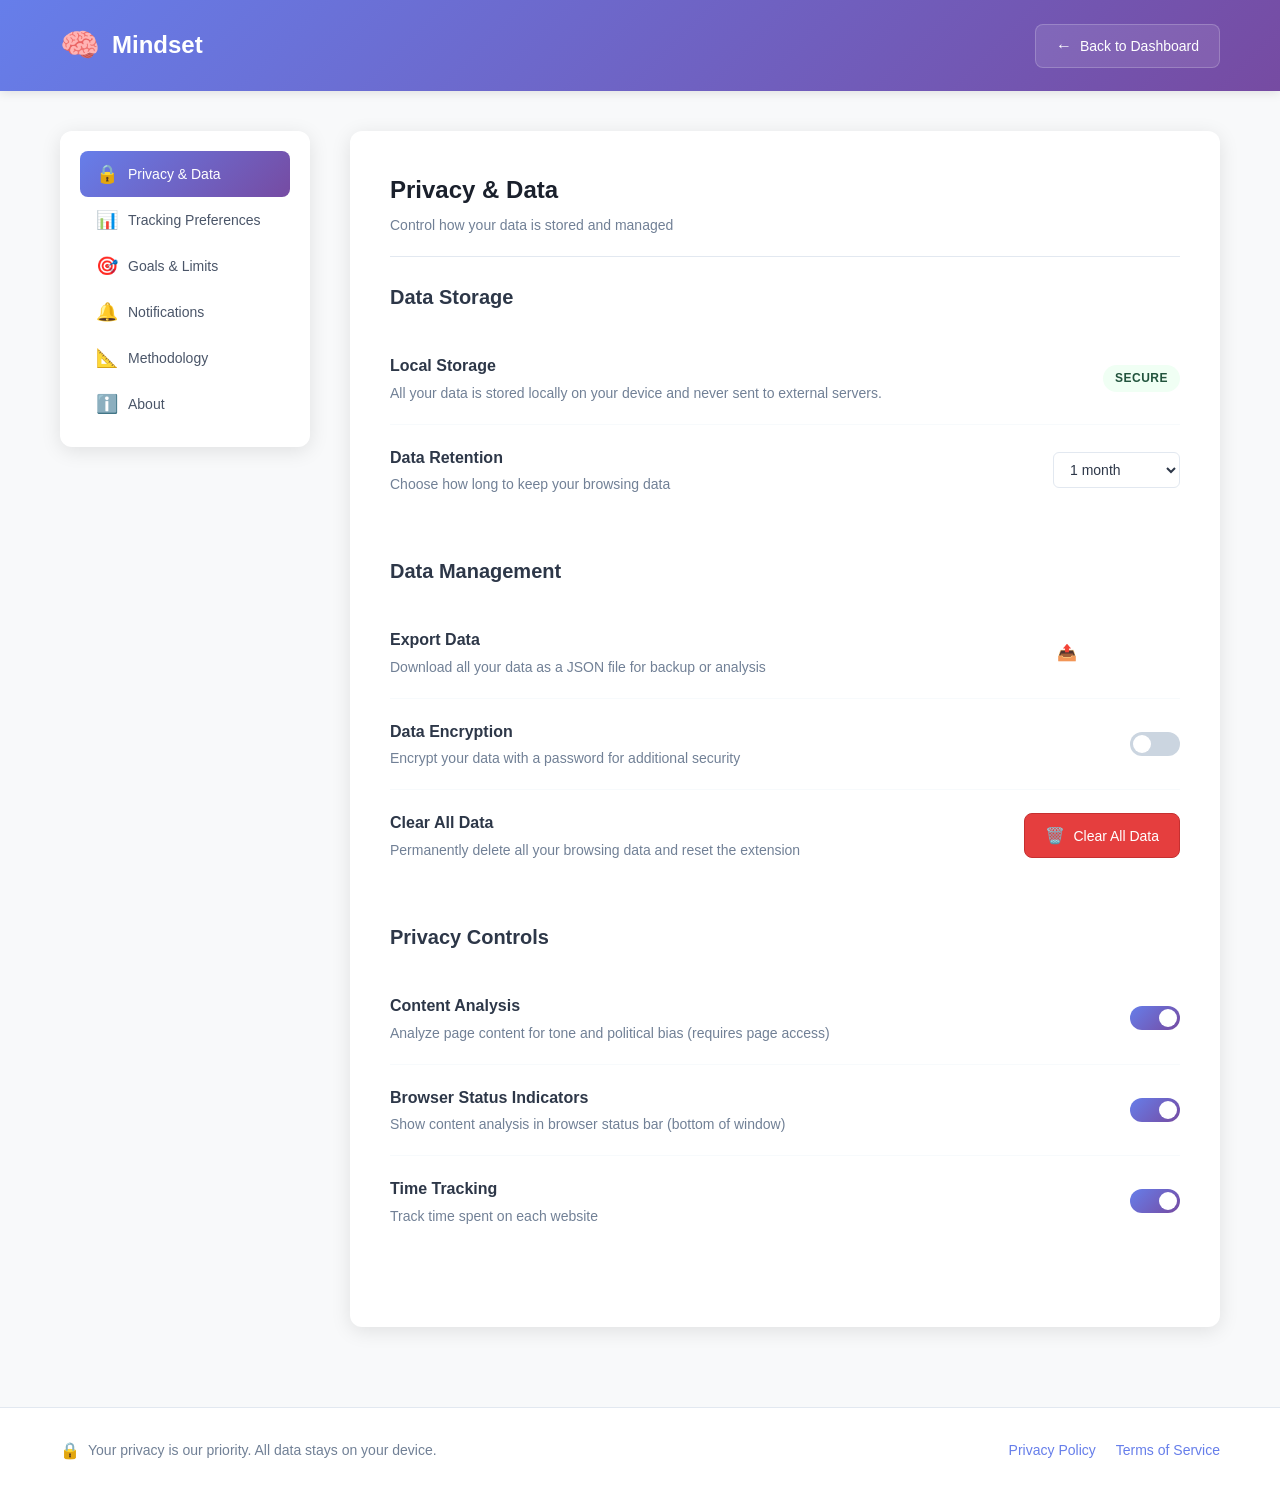
==== settings.html @ 4159644c "Fix content balance calculation and add methodology docs - Fix Set serialization issues causing data" ====
<!DOCTYPE html>
<html lang="en">
<head>
    <meta charset="UTF-8">
    <meta name="viewport" content="width=device-width, initial-scale=1.0">
    <title>Mindset - Settings</title>
    <link rel="stylesheet" href="settings.css">
</head>
<body>
    <div class="settings-container">
        <!-- Header -->
        <header class="settings-header">
            <div class="header-content">
                <div class="logo">
                    <span class="logo-icon">🧠</span>
                    <span class="logo-text">Mindset</span>
                </div>
                <div class="header-actions">
                    <button class="btn btn-secondary" id="backBtn">
                        <span class="btn-icon">←</span>
                        Back to Dashboard
                    </button>
                </div>
            </div>
        </header>

        <!-- Main Content -->
        <main class="settings-main">
            <!-- Settings Navigation -->
            <nav class="settings-nav">
                <button class="nav-item active" data-section="privacy">
                    <span class="nav-icon">🔒</span>
                    Privacy & Data
                </button>
                <button class="nav-item" data-section="tracking">
                    <span class="nav-icon">📊</span>
                    Tracking Preferences
                </button>
                <button class="nav-item" data-section="goals">
                    <span class="nav-icon">🎯</span>
                    Goals & Limits
                </button>
                <button class="nav-item" data-section="notifications">
                    <span class="nav-icon">🔔</span>
                    Notifications
                </button>
                <button class="nav-item" data-section="methodology">
                    <span class="nav-icon">📐</span>
                    Methodology
                </button>
                <button class="nav-item" data-section="about">
                    <span class="nav-icon">ℹ️</span>
                    About
                </button>
            </nav>

            <!-- Settings Content -->
            <div class="settings-content">
                <!-- Privacy & Data Section -->
                <section class="settings-section active" id="privacy">
                    <div class="section-header">
                        <h2>Privacy & Data</h2>
                        <p>Control how your data is stored and managed</p>
                    </div>

                    <div class="settings-group">
                        <h3>Data Storage</h3>
                        <div class="setting-item">
                            <div class="setting-info">
                                <h4>Local Storage</h4>
                                <p>All your data is stored locally on your device and never sent to external servers.</p>
                            </div>
                            <div class="setting-status">
                                <span class="status-badge secure">Secure</span>
                            </div>
                        </div>

                        <div class="setting-item">
                            <div class="setting-info">
                                <h4>Data Retention</h4>
                                <p>Choose how long to keep your browsing data</p>
                            </div>
                            <div class="setting-control">
                                <select id="dataRetention" class="select-control">
                                    <option value="7">1 week</option>
                                    <option value="30" selected>1 month</option>
                                    <option value="90">3 months</option>
                                    <option value="365">1 year</option>
                                    <option value="0">Keep forever</option>
                                </select>
                            </div>
                        </div>
                    </div>

                    <div class="settings-group">
                        <h3>Data Management</h3>
                        <div class="setting-item">
                            <div class="setting-info">
                                <h4>Export Data</h4>
                                <p>Download all your data as a JSON file for backup or analysis</p>
                            </div>
                            <div class="setting-control">
                                <button class="btn btn-secondary" id="exportDataBtn">
                                    <span class="btn-icon">📤</span>
                                    Export Data
                                </button>
                            </div>
                        </div>

                                            <div class="setting-item">
                        <div class="setting-info">
                            <h4>Data Encryption</h4>
                            <p>Encrypt your data with a password for additional security</p>
                        </div>
                        <div class="setting-control">
                            <label class="toggle">
                                <input type="checkbox" id="dataEncryption">
                                <span class="toggle-slider"></span>
                            </label>
                        </div>
                    </div>

                    <div class="setting-item" id="encryptionPasswordItem" style="display: none;">
                        <div class="setting-info">
                            <h4>Encryption Password</h4>
                            <p>Set a password to encrypt your data (required for encryption)</p>
                        </div>
                        <div class="setting-control">
                            <input type="password" id="encryptionPassword" class="password-input" placeholder="Enter password">
                            <button class="btn btn-secondary" id="setEncryptionPasswordBtn">
                                <span class="btn-icon">🔐</span>
                                Set Password
                            </button>
                        </div>
                    </div>

                    <div class="setting-item">
                        <div class="setting-info">
                            <h4>Clear All Data</h4>
                            <p>Permanently delete all your browsing data and reset the extension</p>
                        </div>
                        <div class="setting-control">
                            <button class="btn btn-danger" id="clearDataBtn">
                                <span class="btn-icon">🗑️</span>
                                Clear All Data
                            </button>
                        </div>
                    </div>
                    </div>

                    <div class="settings-group">
                        <h3>Privacy Controls</h3>
                        <div class="setting-item">
                            <div class="setting-info">
                                <h4>Content Analysis</h4>
                                <p>Analyze page content for tone and political bias (requires page access)</p>
                            </div>
                            <div class="setting-control">
                                <label class="toggle">
                                    <input type="checkbox" id="contentAnalysis" checked>
                                    <span class="toggle-slider"></span>
                                </label>
                            </div>
                        </div>

                        <div class="setting-item">
                            <div class="setting-info">
                                <h4>Browser Status Indicators</h4>
                                <p>Show content analysis in browser status bar (bottom of window)</p>
                            </div>
                            <div class="setting-control">
                                <label class="toggle">
                                    <input type="checkbox" id="tabIndicators" checked>
                                    <span class="toggle-slider"></span>
                                </label>
                            </div>
                        </div>

                        <div class="setting-item">
                            <div class="setting-info">
                                <h4>Time Tracking</h4>
                                <p>Track time spent on each website</p>
                            </div>
                            <div class="setting-control">
                                <label class="toggle">
                                    <input type="checkbox" id="timeTracking" checked>
                                    <span class="toggle-slider"></span>
                                </label>
                            </div>
                        </div>
                    </div>
                </section>

                <!-- Tracking Preferences Section -->
                <section class="settings-section" id="tracking">
                    <div class="settings-group">
                        <h3>Tracking Schedule</h3>
                        <div class="setting-item">
                            <div class="setting-info">
                                <h4>Daily Time Limit</h4>
                                <p>Set a daily limit for tracking (0 = no limit)</p>
                            </div>
                            <div class="setting-control">
                                <input type="number" id="dailyTimeLimit" class="number-input" min="0" max="24" value="3" step="0.5">
                                <span class="input-unit">hours</span>
                            </div>
                        </div>

                        <div class="setting-item">
                            <div class="setting-info">
                                <h4>Tracking Hours</h4>
                                <p>Only track during specific hours</p>
                            </div>
                            <div class="setting-control">
                                <div class="time-range">
                                    <input type="time" id="trackingStart" class="time-input" value="06:00">
                                    <span class="time-separator">to</span>
                                    <input type="time" id="trackingEnd" class="time-input" value="23:00">
                                </div>
                            </div>
                        </div>
                    </div>

                    <div class="settings-group">
                        <h3>Content Categories</h3>
                        <div class="setting-item">
                            <div class="setting-info">
                                <h4>News & Information</h4>
                                <p>Track news websites and informational content</p>
                            </div>
                            <div class="setting-control">
                                <label class="toggle">
                                    <input type="checkbox" id="trackNews" checked>
                                    <span class="toggle-slider"></span>
                                </label>
                            </div>
                        </div>

                        <div class="setting-item">
                            <div class="setting-info">
                                <h4>Social Media</h4>
                                <p>Track social media platforms</p>
                            </div>
                            <div class="setting-control">
                                <label class="toggle">
                                    <input type="checkbox" id="trackSocial" checked>
                                    <span class="toggle-slider"></span>
                                </label>
                            </div>
                        </div>

                        <div class="setting-item">
                            <div class="setting-info">
                                <h4>Entertainment</h4>
                                <p>Track entertainment and leisure content</p>
                            </div>
                            <div class="setting-control">
                                <label class="toggle">
                                    <input type="checkbox" id="trackEntertainment" checked>
                                    <span class="toggle-slider"></span>
                                </label>
                            </div>
                        </div>

                        <div class="setting-item">
                            <div class="setting-info">
                                <h4>Educational</h4>
                                <p>Track educational and learning content</p>
                            </div>
                            <div class="setting-control">
                                <label class="toggle">
                                    <input type="checkbox" id="trackEducational" checked>
                                    <span class="toggle-slider"></span>
                                </label>
                            </div>
                        </div>

                        <div class="setting-item">
                            <div class="setting-info">
                                <h4>Professional</h4>
                                <p>Track work and professional content</p>
                            </div>
                            <div class="setting-control">
                                <label class="toggle">
                                    <input type="checkbox" id="trackProfessional" checked>
                                    <span class="toggle-slider"></span>
                                </label>
                            </div>
                        </div>
                    </div>
                </section>

                <!-- Goals & Limits Section -->
                <section class="settings-section" id="goals">
                    <div class="settings-group">
                        <h3>Content Balance Goals</h3>
                        <div class="setting-item">
                            <div class="setting-info">
                                <h4>Educational Content Goal</h4>
                                <p>Target percentage of educational content in your digital diet</p>
                            </div>
                            <div class="setting-control">
                                <input type="range" id="educationalGoal" class="range-input" min="0" max="50" value="20">
                                <span class="range-value" id="educationalGoalValue">20%</span>
                            </div>
                        </div>

                        <div class="setting-item">
                            <div class="setting-info">
                                <h4>Source Diversity Goal</h4>
                                <p>Target number of unique domains to visit weekly</p>
                            </div>
                            <div class="setting-control">
                                <input type="number" id="sourceDiversityGoal" class="number-input" min="5" max="50" value="10">
                                <span class="input-unit">domains</span>
                            </div>
                        </div>

                        <div class="setting-item">
                            <div class="setting-info">
                                <h4>Uplifting Content Goal</h4>
                                <p>Target percentage of uplifting vs. cynical content</p>
                            </div>
                            <div class="setting-control">
                                <input type="range" id="upliftingGoal" class="range-input" min="20" max="80" value="60">
                                <span class="range-value" id="upliftingGoalValue">60%</span>
                            </div>
                        </div>
                    </div>

                    <div class="settings-group">
                        <h3>Time Management</h3>
                        <div class="setting-item">
                            <div class="setting-info">
                                <h4>Weekly Report Day</h4>
                                <p>Day of the week to generate your weekly report</p>
                            </div>
                            <div class="setting-control">
                                <select id="weeklyReportDay" class="select-control">
                                    <option value="0">Sunday</option>
                                    <option value="1">Monday</option>
                                    <option value="2">Tuesday</option>
                                    <option value="3">Wednesday</option>
                                    <option value="4">Thursday</option>
                                    <option value="5">Friday</option>
                                    <option value="6">Saturday</option>
                                </select>
                            </div>
                        </div>

                        <div class="setting-item">
                            <div class="setting-info">
                                <h4>Session Break Time</h4>
                                <p>Minutes of inactivity before starting a new session</p>
                            </div>
                            <div class="setting-control">
                                <input type="number" id="sessionBreakTime" class="number-input" min="5" max="60" value="15">
                                <span class="input-unit">minutes</span>
                            </div>
                        </div>
                    </div>
                </section>

                <!-- Notifications Section -->
                <section class="settings-section" id="notifications">
                    <div class="settings-group">
                        <h3>Real-Time Insights</h3>
                        <div class="setting-item">
                            <div class="setting-info">
                                <h4>Smart Notifications</h4>
                                <p>Get real-time insights about your content consumption</p>
                            </div>
                            <div class="setting-control">
                                <label class="toggle">
                                    <input type="checkbox" id="smartNotifications" checked>
                                    <span class="toggle-slider"></span>
                                </label>
                            </div>
                        </div>

                        <div class="setting-item">
                            <div class="setting-info">
                                <h4>Content Tone Alerts</h4>
                                <p>Get notified when you're consuming cynical content</p>
                            </div>
                            <div class="setting-control">
                                <label class="toggle">
                                    <input type="checkbox" id="toneAlerts" checked>
                                    <span class="toggle-slider"></span>
                                </label>
                            </div>
                        </div>

                        <div class="setting-item">
                            <div class="setting-info">
                                <h4>Credibility Warnings</h4>
                                <p>Get warned about low-credibility sources</p>
                            </div>
                            <div class="setting-control">
                                <label class="toggle">
                                    <input type="checkbox" id="credibilityWarnings" checked>
                                    <span class="toggle-slider"></span>
                                </label>
                            </div>
                        </div>

                        <div class="setting-item">
                            <div class="setting-info">
                                <h4>Echo Chamber Alerts</h4>
                                <p>Get notified when you're visiting the same sources repeatedly</p>
                            </div>
                            <div class="setting-control">
                                <label class="toggle">
                                    <input type="checkbox" id="echoChamberAlerts" checked>
                                    <span class="toggle-slider"></span>
                                </label>
                            </div>
                        </div>

                        <div class="setting-item">
                            <div class="setting-info">
                                <h4>Session Insights</h4>
                                <p>Get insights about your browsing sessions every 30 minutes</p>
                            </div>
                            <div class="setting-control">
                                <label class="toggle">
                                    <input type="checkbox" id="sessionInsights" checked>
                                    <span class="toggle-slider"></span>
                                </label>
                            </div>
                        </div>
                    </div>

                    <div class="settings-group">
                        <h3>Weekly Reports</h3>
                        <div class="setting-item">
                            <div class="setting-info">
                                <h4>Weekly Report Reminder</h4>
                                <p>Get notified when your weekly report is ready</p>
                            </div>
                            <div class="setting-control">
                                <label class="toggle">
                                    <input type="checkbox" id="weeklyReportNotification" checked>
                                    <span class="toggle-slider"></span>
                                </label>
                            </div>
                        </div>

                        <div class="setting-item">
                            <div class="setting-info">
                                <h4>Report Time</h4>
                                <p>Time of day to receive your weekly report</p>
                            </div>
                            <div class="setting-control">
                                <input type="time" id="reportTime" class="time-input" value="09:00">
                            </div>
                        </div>
                    </div>

                    <div class="settings-group">
                        <h3>Goal Reminders</h3>
                        <div class="setting-item">
                            <div class="setting-info">
                                <h4>Daily Goal Check-in</h4>
                                <p>Daily reminder to check your digital diet goals</p>
                            </div>
                            <div class="setting-control">
                                <label class="toggle">
                                    <input type="checkbox" id="dailyGoalNotification">
                                    <span class="toggle-slider"></span>
                                </label>
                            </div>
                        </div>

                        <div class="setting-item">
                            <div class="setting-info">
                                <h4>Time Limit Warnings</h4>
                                <p>Get notified when approaching your daily time limit</p>
                            </div>
                            <div class="setting-control">
                                <label class="toggle">
                                    <input type="checkbox" id="timeLimitNotification" checked>
                                    <span class="toggle-slider"></span>
                                </label>
                            </div>
                        </div>
                    </div>
                </section>

                <!-- Methodology Section -->
                <section class="settings-section" id="methodology">
                    <div class="section-header">
                        <h2>Methodology</h2>
                        <p>How we calculate your digital health metrics</p>
                    </div>

                    <div class="settings-group">
                        <h3>Health Scores (0-10 scale)</h3>

                        <div class="methodology-item">
                            <h4>Overall Health</h4>
                            <p>The average of all six individual metrics below. A score of 7+ indicates healthy digital consumption habits.</p>
                        </div>

                        <div class="methodology-item">
                            <h4>Content Balance</h4>
                            <p>Measures how well your browsing is distributed across content types. We compare your actual consumption to an ideal distribution: 25% news, 25% educational, 20% entertainment, 15% social, and 15% professional. Sports and gaming count as entertainment; tech and business count as professional; science and reference count as educational.</p>
                        </div>

                        <div class="methodology-item">
                            <h4>Source Diversity</h4>
                            <p>Counts the number of unique domains you visit weekly. Visiting 10+ different websites earns a perfect score. Low diversity may indicate echo chamber risk.</p>
                        </div>

                        <div class="methodology-item">
                            <h4>Time Management</h4>
                            <p>Evaluates daily browsing time. 1-3 hours daily is considered optimal. Less suggests limited engagement; more may indicate overconsumption.</p>
                        </div>

                        <div class="methodology-item">
                            <h4>Credibility</h4>
                            <p>Average credibility rating of your sources, based on our curated database of 150+ news and media outlets. Ratings consider factual accuracy, editorial standards, and transparency. Sources not in our database show as "Unknown."</p>
                        </div>

                        <div class="methodology-item">
                            <h4>Content Tone</h4>
                            <p>Analyzes headlines and content for emotional tone. We detect cynical language (disaster, crisis, scandal) vs. uplifting language (progress, solution, breakthrough). Balanced consumption of both is ideal.</p>
                        </div>

                        <div class="methodology-item">
                            <h4>Political Balance</h4>
                            <p>Measures diversity of political perspectives in your news consumption. We rate sources on a spectrum from far-left to far-right. A balanced diet includes perspectives from across the spectrum to avoid echo chambers.</p>
                        </div>
                    </div>

                    <div class="settings-group">
                        <h3>Echo Chamber Detection</h3>
                        <div class="methodology-item">
                            <h4>Perspective Balance</h4>
                            <p>Tracks the political lean of your recent news consumption. An echo chamber alert triggers when 70%+ of your content leans in one political direction, or when you view 5+ consecutive sources with the same political lean.</p>
                        </div>
                    </div>

                    <div class="settings-group">
                        <h3>Data Sources</h3>

                        <div class="methodology-item">
                            <h4>Media Bias & Credibility Database</h4>
                            <p>Our ratings for 150+ media sources are informed by independent fact-checking organizations and media bias research, including:</p>
                            <ul class="source-list">
                                <li><a href="https://adfontesmedia.com/" target="_blank" rel="noopener"><strong>Ad Fontes Media</strong></a> - Media Bias Chart methodology</li>
                                <li><a href="https://www.allsides.com/media-bias" target="_blank" rel="noopener"><strong>AllSides</strong></a> - Blind bias surveys and editorial review</li>
                                <li><a href="https://mediabiasfactcheck.com/" target="_blank" rel="noopener"><strong>Media Bias/Fact Check</strong></a> - Factual reporting and bias ratings</li>
                                <li><a href="https://www.newsguardtech.com/" target="_blank" rel="noopener"><strong>NewsGuard</strong></a> - Journalistic standards assessment</li>
                            </ul>
                            <p style="margin-top: 12px; font-size: 13px; color: #718096;">Note: Bias and credibility ratings represent our synthesis of multiple sources and methodologies. Individual assessments may vary.</p>
                        </div>

                        <div class="methodology-item">
                            <h4>Content Categorization</h4>
                            <p>Websites are categorized based on domain analysis and our media database. Categories include: News, Social Media, Entertainment (including sports), Educational (including science and reference), and Professional (including tech and business).</p>
                        </div>
                    </div>

                    <div class="settings-group">
                        <h3>Privacy Note</h3>
                        <div class="methodology-item">
                            <p>All analysis happens locally on your device. Your browsing data is never sent to external servers. The media sources database is bundled with the extension and does not require network access.</p>
                        </div>
                    </div>
                </section>

                <!-- About Section -->
                <section class="settings-section" id="about">
                    <div class="settings-group">
                        <h3>About Mindset</h3>
                        <div class="about-content">
                            <div class="about-item">
                                <h4>Version</h4>
                                <p>1.0.0</p>
                            </div>
                            <div class="about-item">
                                <h4>Description</h4>
                                <p>Mindset helps you understand your digital consumption patterns and build healthier online habits through privacy-first tracking and personalized insights.</p>
                            </div>
                            <div class="about-item">
                                <h4>Privacy</h4>
                                <p>All data is processed locally on your device. We never collect, store, or transmit your personal information to external servers.</p>
                            </div>
                            <div class="about-item">
                                <h4>Research Foundation</h4>
                                <p>Built on research from Stanford, MIT, Oxford, WHO, and APA on digital wellbeing, attention economics, and habit formation.</p>
                            </div>
                        </div>
                    </div>

                    <div class="settings-group">
                        <h3>Support & Feedback</h3>
                        <div class="setting-item">
                            <div class="setting-info">
                                <h4>Report an Issue</h4>
                                <p>Help us improve by reporting bugs or suggesting features</p>
                            </div>
                            <div class="setting-control">
                                <button class="btn btn-secondary" id="reportIssueBtn">
                                    <span class="btn-icon">🐛</span>
                                    Report Issue
                                </button>
                            </div>
                        </div>

                        <div class="setting-item">
                            <div class="setting-info">
                                <h4>Feature Request</h4>
                                <p>Suggest new features or improvements</p>
                            </div>
                            <div class="setting-control">
                                <button class="btn btn-secondary" id="featureRequestBtn">
                                    <span class="btn-icon">💡</span>
                                    Request Feature
                                </button>
                            </div>
                        </div>
                    </div>
                </section>
            </div>
        </main>

        <!-- Footer -->
        <footer class="settings-footer">
            <div class="footer-content">
                <div class="privacy-note">
                    <span class="privacy-icon">🔒</span>
                    <span>Your privacy is our priority. All data stays on your device.</span>
                </div>
                <div class="footer-links">
                    <a href="#" id="privacyPolicyLink">Privacy Policy</a>
                    <a href="#" id="termsLink">Terms of Service</a>
                </div>
            </div>
        </footer>
    </div>

    <!-- Confirmation Modal -->
    <div class="modal" id="confirmModal">
        <div class="modal-content">
            <div class="modal-header">
                <h3 id="modalTitle">Confirm Action</h3>
                <button class="modal-close" id="modalClose">&times;</button>
            </div>
            <div class="modal-body">
                <p id="modalMessage">Are you sure you want to perform this action?</p>
            </div>
            <div class="modal-footer">
                <button class="btn btn-secondary" id="modalCancel">Cancel</button>
                <button class="btn btn-danger" id="modalConfirm">Confirm</button>
            </div>
        </div>
    </div>

    <script src="settings.js"></script>
</body>
</html>
---- settings.css ----
/* Settings Styles for Mindset Extension */
* {
    margin: 0;
    padding: 0;
    box-sizing: border-box;
}

body {
    font-family: -apple-system, BlinkMacSystemFont, 'Segoe UI', Roboto, Oxygen, Ubuntu, Cantarell, sans-serif;
    background: linear-gradient(135deg, #667eea 0%, #764ba2 100%);
    color: #333;
    line-height: 1.6;
    min-height: 100vh;
}

.settings-container {
    min-height: 100vh;
    background: #f8f9fa;
}

/* Header */
.settings-header {
    background: linear-gradient(135deg, #667eea 0%, #764ba2 100%);
    color: white;
    padding: 20px 0;
    box-shadow: 0 2px 10px rgba(0, 0, 0, 0.1);
    position: sticky;
    top: 0;
    z-index: 100;
}

.header-content {
    max-width: 1200px;
    margin: 0 auto;
    padding: 0 20px;
    display: flex;
    justify-content: space-between;
    align-items: center;
}

.logo {
    display: flex;
    align-items: center;
    gap: 12px;
}

.logo-icon {
    font-size: 32px;
}

.logo-text {
    font-size: 24px;
    font-weight: 700;
}

.header-actions {
    display: flex;
    gap: 12px;
}

/* Buttons */
.btn {
    display: inline-flex;
    align-items: center;
    gap: 8px;
    padding: 12px 20px;
    border: none;
    border-radius: 8px;
    font-size: 14px;
    font-weight: 500;
    cursor: pointer;
    transition: all 0.3s ease;
    text-decoration: none;
    background: rgba(255, 255, 255, 0.1);
    color: white;
    border: 1px solid rgba(255, 255, 255, 0.2);
}

.btn:hover {
    background: rgba(255, 255, 255, 0.2);
    transform: translateY(-1px);
}

.btn-secondary {
    background: rgba(255, 255, 255, 0.1);
    border: 1px solid rgba(255, 255, 255, 0.2);
}

.btn-secondary:hover {
    background: rgba(255, 255, 255, 0.2);
}

.btn-danger {
    background: #e53e3e;
    border: 1px solid #c53030;
    color: white;
}

.btn-danger:hover {
    background: #c53030;
}

.btn-icon {
    font-size: 16px;
}

/* Main Content */
.settings-main {
    max-width: 1200px;
    margin: 0 auto;
    padding: 40px 20px;
    display: grid;
    grid-template-columns: 250px 1fr;
    gap: 40px;
}

/* Navigation */
.settings-nav {
    background: white;
    border-radius: 12px;
    padding: 20px;
    box-shadow: 0 4px 20px rgba(0, 0, 0, 0.1);
    height: fit-content;
    position: sticky;
    top: 100px;
}

.nav-item {
    display: flex;
    align-items: center;
    gap: 12px;
    width: 100%;
    padding: 12px 16px;
    border: none;
    background: none;
    border-radius: 8px;
    font-size: 14px;
    font-weight: 500;
    color: #4a5568;
    cursor: pointer;
    transition: all 0.3s ease;
    text-align: left;
}

.nav-item:hover {
    background: #f7fafc;
    color: #2d3748;
}

.nav-item.active {
    background: linear-gradient(135deg, #667eea 0%, #764ba2 100%);
    color: white;
}

.nav-icon {
    font-size: 18px;
    width: 20px;
}

/* Settings Content */
.settings-content {
    background: white;
    border-radius: 12px;
    padding: 40px;
    box-shadow: 0 4px 20px rgba(0, 0, 0, 0.1);
}

.settings-section {
    display: none;
}

.settings-section.active {
    display: block;
}

.section-header {
    margin-bottom: 30px;
    padding-bottom: 20px;
    border-bottom: 1px solid #e2e8f0;
}

.section-header h2 {
    font-size: 28px;
    font-weight: 700;
    color: #2d3748;
    margin-bottom: 8px;
}

.section-header p {
    font-size: 16px;
    color: #718096;
}

.settings-group {
    margin-bottom: 40px;
}

.settings-group h3 {
    font-size: 20px;
    font-weight: 600;
    color: #2d3748;
    margin-bottom: 20px;
}

.setting-item {
    display: flex;
    justify-content: space-between;
    align-items: center;
    padding: 20px 0;
    border-bottom: 1px solid #f7fafc;
}

.setting-item:last-child {
    border-bottom: none;
}

.setting-info {
    flex: 1;
    margin-right: 20px;
}

.setting-info h4 {
    font-size: 16px;
    font-weight: 600;
    color: #2d3748;
    margin-bottom: 4px;
}

.setting-info p {
    font-size: 14px;
    color: #718096;
    line-height: 1.5;
}

.setting-control {
    display: flex;
    align-items: center;
    gap: 12px;
}

.setting-status {
    display: flex;
    align-items: center;
}

/* Status Badges */
.status-badge {
    padding: 4px 12px;
    border-radius: 20px;
    font-size: 12px;
    font-weight: 600;
    text-transform: uppercase;
    letter-spacing: 0.5px;
}

.status-badge.secure {
    background: #f0fff4;
    color: #22543d;
}

/* Toggle Switch */
.toggle {
    position: relative;
    display: inline-block;
    width: 50px;
    height: 24px;
}

.toggle input {
    opacity: 0;
    width: 0;
    height: 0;
}

.toggle-slider {
    position: absolute;
    cursor: pointer;
    top: 0;
    left: 0;
    right: 0;
    bottom: 0;
    background-color: #cbd5e0;
    transition: 0.3s;
    border-radius: 24px;
}

.toggle-slider:before {
    position: absolute;
    content: "";
    height: 18px;
    width: 18px;
    left: 3px;
    bottom: 3px;
    background-color: white;
    transition: 0.3s;
    border-radius: 50%;
}

input:checked + .toggle-slider {
    background: linear-gradient(135deg, #667eea 0%, #764ba2 100%);
}

input:checked + .toggle-slider:before {
    transform: translateX(26px);
}

/* Form Controls */
.select-control {
    padding: 8px 12px;
    border: 1px solid #e2e8f0;
    border-radius: 6px;
    font-size: 14px;
    background: white;
    color: #2d3748;
    min-width: 120px;
}

.select-control:focus {
    outline: none;
    border-color: #667eea;
    box-shadow: 0 0 0 3px rgba(102, 126, 234, 0.1);
}

.number-input {
    padding: 8px 12px;
    border: 1px solid #e2e8f0;
    border-radius: 6px;
    font-size: 14px;
    background: white;
    color: #2d3748;
    width: 80px;
    text-align: center;
}

.number-input:focus {
    outline: none;
    border-color: #667eea;
    box-shadow: 0 0 0 3px rgba(102, 126, 234, 0.1);
}

.input-unit {
    font-size: 14px;
    color: #718096;
    margin-left: 8px;
}

.password-input {
    padding: 8px 12px;
    border: 1px solid #e2e8f0;
    border-radius: 6px;
    font-size: 14px;
    background: white;
    color: #2d3748;
    min-width: 200px;
}

.password-input:focus {
    outline: none;
    border-color: #667eea;
    box-shadow: 0 0 0 3px rgba(102, 126, 234, 0.1);
}

.time-input {
    padding: 8px 12px;
    border: 1px solid #e2e8f0;
    border-radius: 6px;
    font-size: 14px;
    background: white;
    color: #2d3748;
}

.time-input:focus {
    outline: none;
    border-color: #667eea;
    box-shadow: 0 0 0 3px rgba(102, 126, 234, 0.1);
}

.time-range {
    display: flex;
    align-items: center;
    gap: 8px;
}

.time-separator {
    font-size: 14px;
    color: #718096;
}

/* Range Input */
.range-input {
    width: 150px;
    height: 6px;
    border-radius: 3px;
    background: #e2e8f0;
    outline: none;
    -webkit-appearance: none;
}

.range-input::-webkit-slider-thumb {
    -webkit-appearance: none;
    appearance: none;
    width: 20px;
    height: 20px;
    border-radius: 50%;
    background: linear-gradient(135deg, #667eea 0%, #764ba2 100%);
    cursor: pointer;
}

.range-input::-moz-range-thumb {
    width: 20px;
    height: 20px;
    border-radius: 50%;
    background: linear-gradient(135deg, #667eea 0%, #764ba2 100%);
    cursor: pointer;
    border: none;
}

.range-value {
    font-size: 14px;
    font-weight: 600;
    color: #2d3748;
    min-width: 40px;
    text-align: center;
}

/* About Section */
.about-content {
    display: flex;
    flex-direction: column;
    gap: 20px;
}

.about-item h4 {
    font-size: 16px;
    font-weight: 600;
    color: #2d3748;
    margin-bottom: 8px;
}

.about-item p {
    font-size: 14px;
    color: #718096;
    line-height: 1.6;
}

/* Footer */
.settings-footer {
    background: white;
    border-top: 1px solid #e2e8f0;
    padding: 30px 0;
    margin-top: 40px;
}

.footer-content {
    max-width: 1200px;
    margin: 0 auto;
    padding: 0 20px;
    display: flex;
    justify-content: space-between;
    align-items: center;
}

.privacy-note {
    display: flex;
    align-items: center;
    gap: 8px;
    font-size: 14px;
    color: #718096;
}

.privacy-icon {
    font-size: 16px;
}

.footer-links {
    display: flex;
    gap: 20px;
}

.footer-links a {
    color: #667eea;
    text-decoration: none;
    font-size: 14px;
    transition: color 0.3s ease;
}

.footer-links a:hover {
    color: #764ba2;
}

/* Modal */
.modal {
    display: none;
    position: fixed;
    z-index: 1000;
    left: 0;
    top: 0;
    width: 100%;
    height: 100%;
    background-color: rgba(0, 0, 0, 0.5);
    backdrop-filter: blur(4px);
}

.modal-content {
    background-color: white;
    margin: 10% auto;
    padding: 0;
    border-radius: 12px;
    width: 90%;
    max-width: 500px;
    box-shadow: 0 20px 40px rgba(0, 0, 0, 0.2);
    animation: modalSlideIn 0.3s ease-out;
}

@keyframes modalSlideIn {
    from {
        opacity: 0;
        transform: translateY(-20px);
    }
    to {
        opacity: 1;
        transform: translateY(0);
    }
}

.modal-header {
    display: flex;
    justify-content: space-between;
    align-items: center;
    padding: 20px 24px;
    border-bottom: 1px solid #e2e8f0;
}

.modal-header h3 {
    font-size: 18px;
    font-weight: 600;
    color: #2d3748;
}

.modal-close {
    background: none;
    border: none;
    font-size: 24px;
    color: #718096;
    cursor: pointer;
    padding: 0;
    width: 24px;
    height: 24px;
    display: flex;
    align-items: center;
    justify-content: center;
}

.modal-close:hover {
    color: #2d3748;
}

.modal-body {
    padding: 24px;
}

.modal-body p {
    font-size: 16px;
    color: #4a5568;
    line-height: 1.6;
}

.modal-footer {
    display: flex;
    justify-content: flex-end;
    gap: 12px;
    padding: 20px 24px;
    border-top: 1px solid #e2e8f0;
}

/* Responsive Design */
@media (max-width: 768px) {
    .settings-main {
        grid-template-columns: 1fr;
        gap: 20px;
    }
    
    .settings-nav {
        position: static;
        order: 2;
    }
    
    .settings-content {
        order: 1;
        padding: 20px;
    }
    
    .setting-item {
        flex-direction: column;
        align-items: flex-start;
        gap: 16px;
    }
    
    .setting-control {
        width: 100%;
        justify-content: flex-end;
    }
    
    .footer-content {
        flex-direction: column;
        gap: 20px;
        text-align: center;
    }
    
    .modal-content {
        margin: 20% auto;
        width: 95%;
    }
}

/* Animations */
@keyframes fadeInUp {
    from {
        opacity: 0;
        transform: translateY(20px);
    }
    to {
        opacity: 1;
        transform: translateY(0);
    }
}

.settings-section {
    animation: fadeInUp 0.6s ease-out;
}

/* Methodology Section */
.methodology-item {
    background: #f8f9fa;
    border-radius: 8px;
    padding: 16px;
    margin-bottom: 12px;
}

.methodology-item h4 {
    font-size: 15px;
    font-weight: 600;
    color: #2d3748;
    margin-bottom: 8px;
}

.methodology-item p {
    font-size: 14px;
    color: #4a5568;
    line-height: 1.6;
}

.methodology-item .source-list {
    margin: 12px 0 0 20px;
    font-size: 14px;
    color: #4a5568;
}

.methodology-item .source-list li {
    margin-bottom: 8px;
}

.methodology-item .source-list strong {
    color: #2d3748;
}

.methodology-item .source-list a {
    color: #667eea;
    text-decoration: none;
    transition: color 0.2s;
}

.methodology-item .source-list a:hover {
    color: #764ba2;
    text-decoration: underline;
}

.section-header {
    margin-bottom: 24px;
}

.section-header h2 {
    font-size: 24px;
    font-weight: 600;
    color: #1a202c;
    margin-bottom: 4px;
}

.section-header p {
    font-size: 14px;
    color: #718096;
}
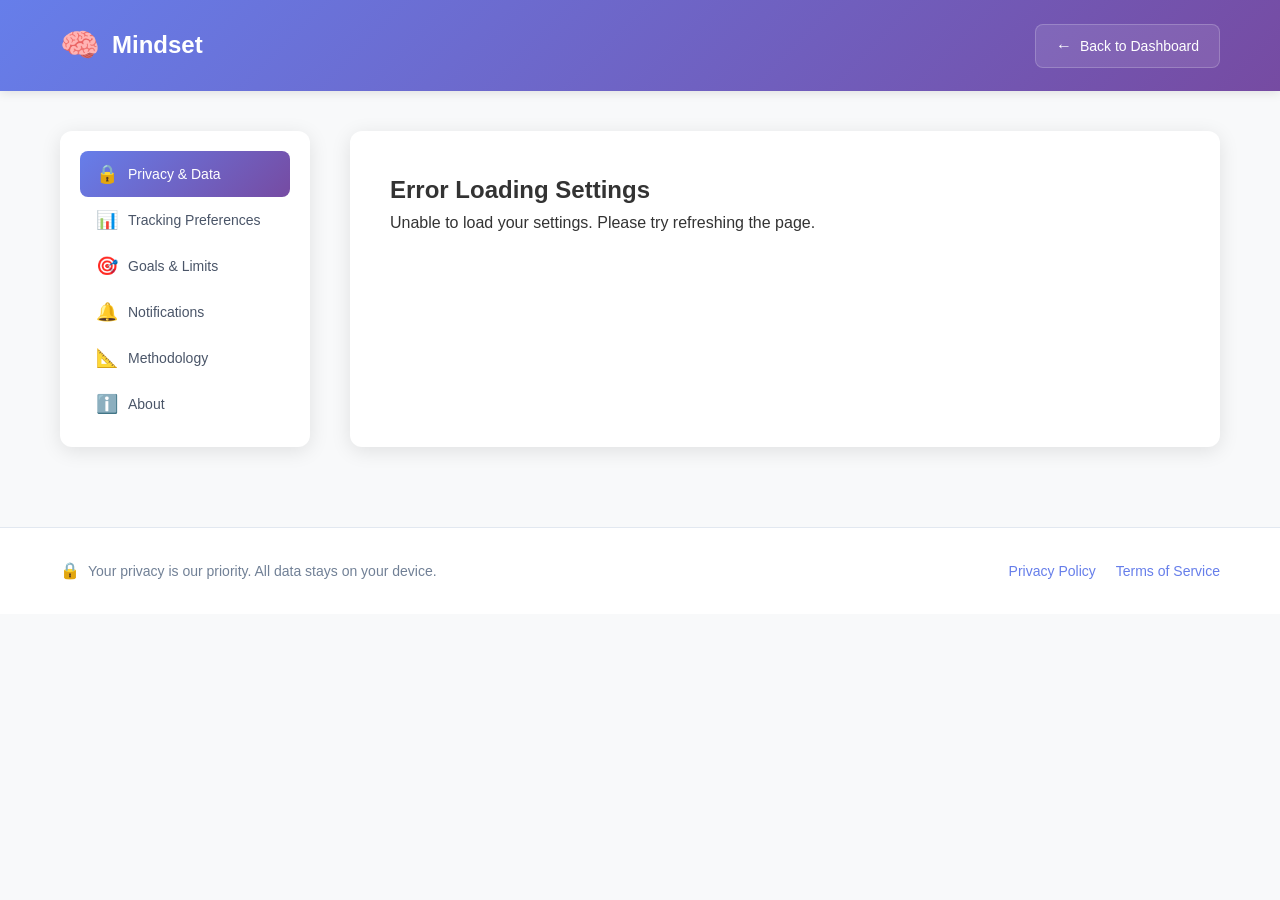
==== commit 5fda2f84: "Add gentle nudges and source credibility warnings Implement real-time interventions when users visit" ====
--- a/settings.html
+++ b/settings.html
@@ -432,6 +432,62 @@
                     </div>
 
                     <div class="settings-group">
+                        <h3>Content Warnings</h3>
+                        <div class="setting-item">
+                            <div class="setting-info">
+                                <h4>Warning Level</h4>
+                                <p>How aggressively to warn about problematic sources</p>
+                            </div>
+                            <div class="setting-control">
+                                <select id="interventionLevel" class="select-control">
+                                    <option value="minimal">Minimal - Status bar only</option>
+                                    <option value="balanced" selected>Balanced - Banners for concerning sources</option>
+                                    <option value="strict">Strict - Full warnings for low-credibility</option>
+                                </select>
+                            </div>
+                        </div>
+
+                        <div class="setting-item">
+                            <div class="setting-info">
+                                <h4>Credibility Warnings</h4>
+                                <p>Warn when visiting low-credibility sources</p>
+                            </div>
+                            <div class="setting-control">
+                                <label class="toggle">
+                                    <input type="checkbox" id="showCredibilityWarnings" checked>
+                                    <span class="toggle-slider"></span>
+                                </label>
+                            </div>
+                        </div>
+
+                        <div class="setting-item">
+                            <div class="setting-info">
+                                <h4>Bias Warnings</h4>
+                                <p>Warn when visiting highly-biased sources</p>
+                            </div>
+                            <div class="setting-control">
+                                <label class="toggle">
+                                    <input type="checkbox" id="showBiasWarnings" checked>
+                                    <span class="toggle-slider"></span>
+                                </label>
+                            </div>
+                        </div>
+
+                        <div class="setting-item">
+                            <div class="setting-info">
+                                <h4>Full-Page Warnings</h4>
+                                <p>Show interstitial warnings for conspiracy and state media sites</p>
+                            </div>
+                            <div class="setting-control">
+                                <label class="toggle">
+                                    <input type="checkbox" id="enableInterstitials" checked>
+                                    <span class="toggle-slider"></span>
+                                </label>
+                            </div>
+                        </div>
+                    </div>
+
+                    <div class="settings-group">
                         <h3>Weekly Reports</h3>
                         <div class="setting-item">
                             <div class="setting-info">
